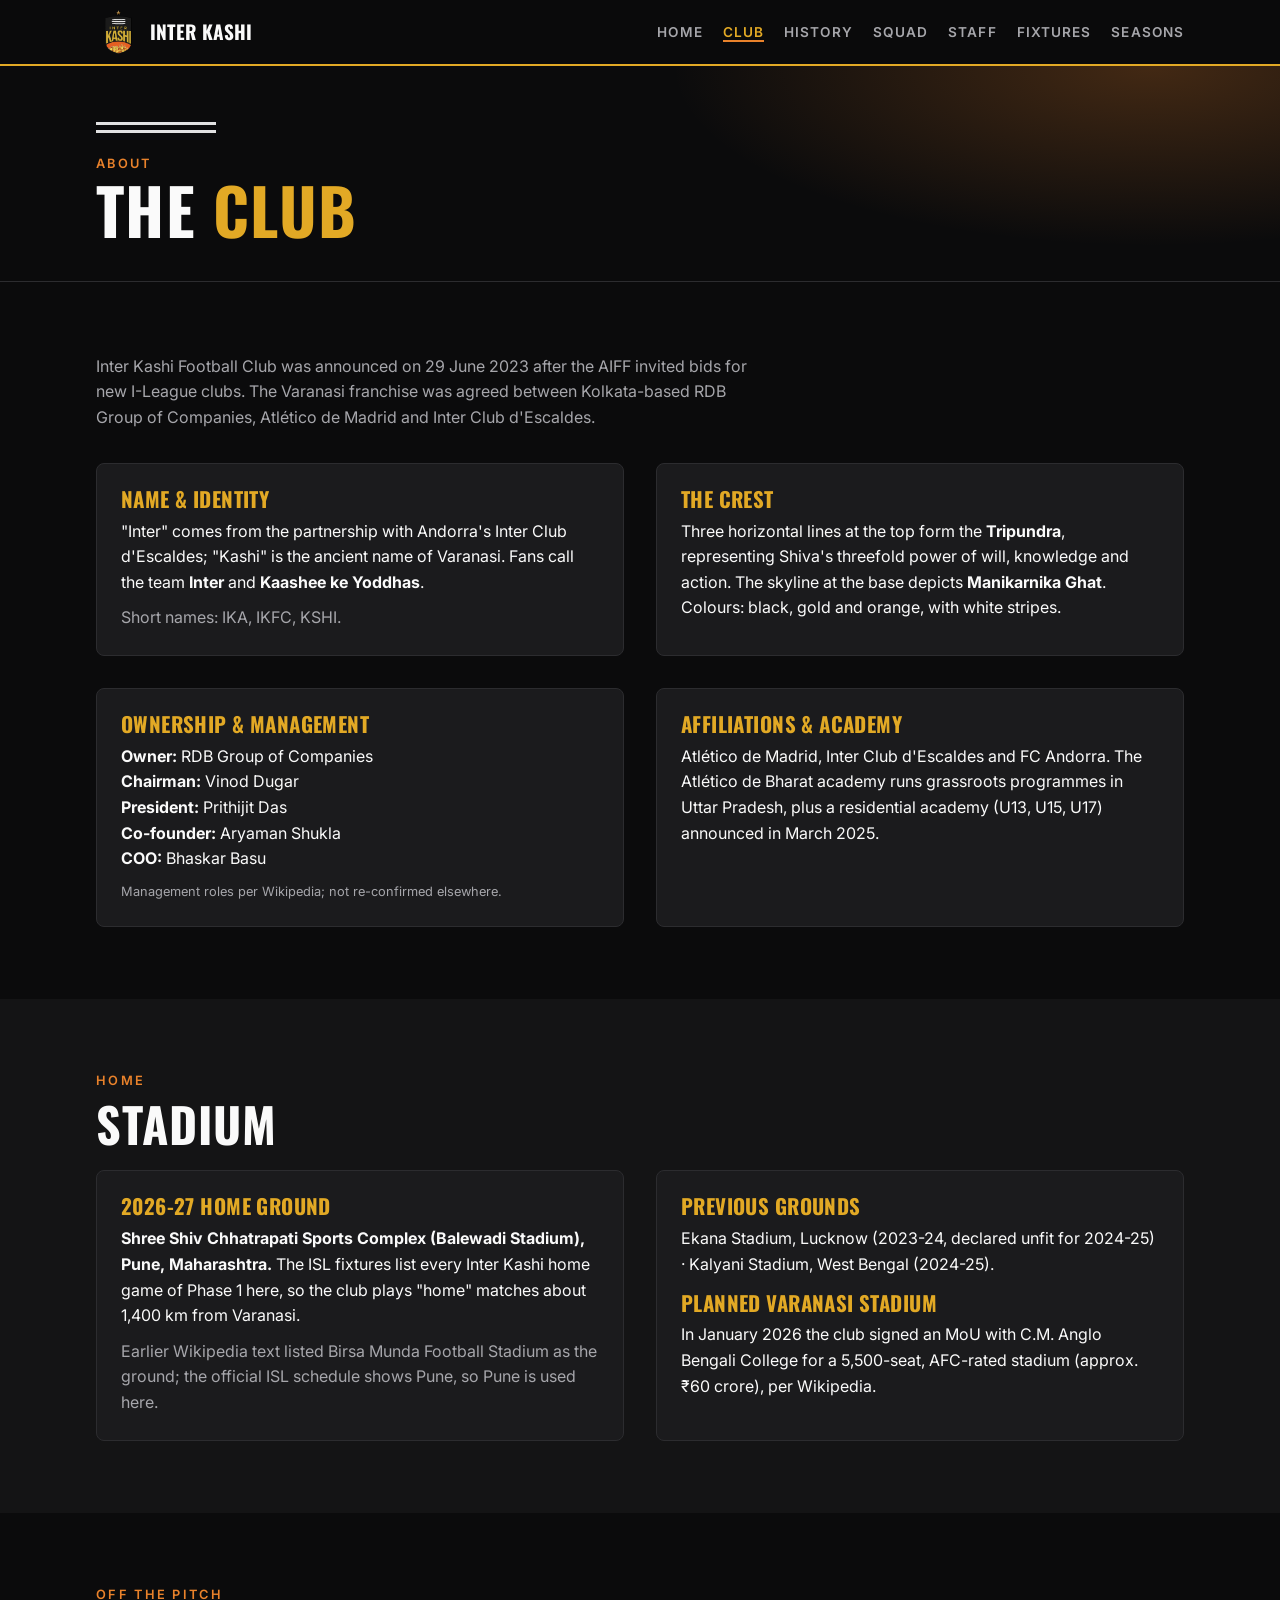
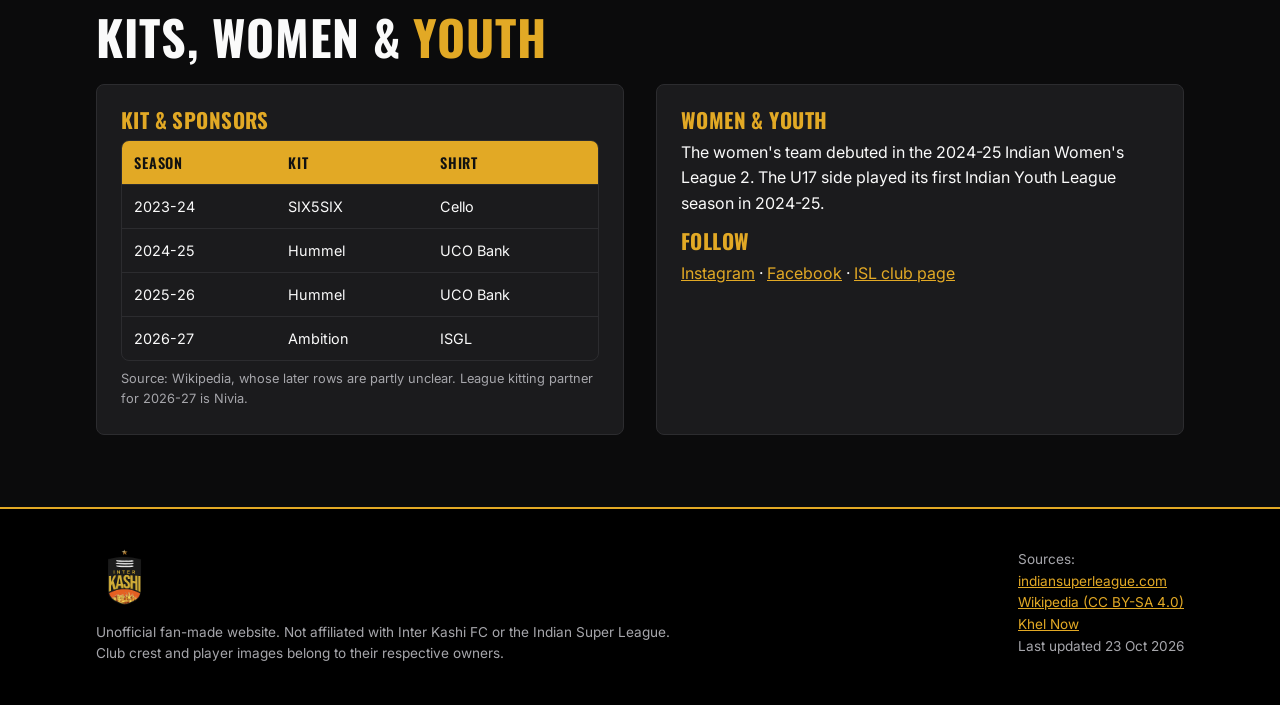
==== club.html @ e0caad7c "Add Inter Kashi FC fan website Co-Authored-By: Claude Sonnet 5.5 <noreply@anthropic.com>" ====
<!doctype html>
<html lang="en"><head><meta charset="utf-8">
<meta name="viewport" content="width=device-width, initial-scale=1">
<title>The Club | Inter Kashi FC</title>
<meta name="description" content="Unofficial fan site for Inter Kashi FC, the Varanasi-based Indian Super League club.">
<link rel="icon" href="assets/logo.png">
<link rel="preconnect" href="https://fonts.googleapis.com">
<link href="https://fonts.googleapis.com/css2?family=Oswald:wght@500;600;700&family=Inter:wght@400;500;600&display=swap" rel="stylesheet">
<link rel="stylesheet" href="assets/style.css">
</head><body>
<nav><div class="wrap">
<a class="brand" href="index.html"><img src="assets/logo.png" alt="Inter Kashi FC crest">Inter Kashi</a>
<ul class="links"><li><a href="index.html">Home</a></li><li><a href="club.html" class=cur>Club</a></li><li><a href="history.html">History</a></li><li><a href="squad.html">Squad</a></li><li><a href="staff.html">Staff</a></li><li><a href="fixtures.html">Fixtures</a></li><li><a href="seasons.html">Seasons</a></li></ul></div></nav>
<header class="pagehead"><div class="wrap"><div class="stripes"></div><div class="eyebrow">About</div><h1>The <em>Club</em></h1></div></header>
<section><div class="wrap">
<p class="lead">Inter Kashi Football Club was announced on 29 June 2023 after the AIFF invited bids for new I-League clubs. The Varanasi franchise was agreed between Kolkata-based RDB Group of Companies, Atl&eacute;tico de Madrid and Inter Club d'Escaldes.</p>
<div class="two">
<div class="card"><h3>Name &amp; identity</h3><p>"Inter" comes from the partnership with Andorra's Inter Club d'Escaldes; "Kashi" is the ancient name of Varanasi. Fans call the team <b>Inter</b> and <b>Kaashee ke Yoddhas</b>.</p><p class="muted">Short names: IKA, IKFC, KSHI.</p></div>
<div class="card"><h3>The crest</h3><p>Three horizontal lines at the top form the <b>Tripundra</b>, representing Shiva's threefold power of will, knowledge and action. The skyline at the base depicts <b>Manikarnika Ghat</b>. Colours: black, gold and orange, with white stripes.</p></div>
<div class="card"><h3>Ownership &amp; management</h3><p><b>Owner:</b> RDB Group of Companies<br><b>Chairman:</b> Vinod Dugar<br><b>President:</b> Prithijit Das<br><b>Co-founder:</b> Aryaman Shukla<br><b>COO:</b> Bhaskar Basu</p><p class="muted" style="font-size:.8rem">Management roles per Wikipedia; not re-confirmed elsewhere.</p></div>
<div class="card"><h3>Affiliations &amp; academy</h3><p>Atl&eacute;tico de Madrid, Inter Club d'Escaldes and FC Andorra. The Atl&eacute;tico de Bharat academy runs grassroots programmes in Uttar Pradesh, plus a residential academy (U13, U15, U17) announced in March 2025.</p></div>
</div></div></section>

<section class="alt"><div class="wrap"><div class="eyebrow">Home</div><h2>Stadium</h2>
<div class="two" style="margin-top:20px">
<div class="card"><h3>2026-27 home ground</h3>
<p><b>Shree Shiv Chhatrapati Sports Complex (Balewadi Stadium), Pune, Maharashtra.</b> The ISL fixtures list every Inter Kashi home game of Phase 1 here, so the club plays "home" matches about 1,400 km from Varanasi.</p>
<p class="muted">Earlier Wikipedia text listed Birsa Munda Football Stadium as the ground; the official ISL schedule shows Pune, so Pune is used here.</p></div>
<div class="card"><h3>Previous grounds</h3>
<p>Ekana Stadium, Lucknow (2023-24, declared unfit for 2024-25) &middot; Kalyani Stadium, West Bengal (2024-25).</p>
<h3 style="margin-top:14px">Planned Varanasi stadium</h3>
<p>In January 2026 the club signed an MoU with C.M. Anglo Bengali College for a 5,500-seat, AFC-rated stadium (approx. &#8377;60 crore), per Wikipedia.</p></div>
</div></div></section>

<section><div class="wrap"><div class="eyebrow">Off the pitch</div><h2>Kits, women &amp; <span>youth</span></h2>
<div class="two" style="margin-top:20px">
<div class="card"><h3>Kit &amp; sponsors</h3><div class="tw"><table style="min-width:0"><tr><th>Season</th><th>Kit</th><th>Shirt</th></tr>
<tr><td>2023-24</td><td>SIX5SIX</td><td>Cello</td></tr><tr><td>2024-25</td><td>Hummel</td><td>UCO Bank</td></tr>
<tr><td>2025-26</td><td>Hummel</td><td>UCO Bank</td></tr><tr><td>2026-27</td><td>Ambition</td><td>ISGL</td></tr></table></div>
<p class="muted" style="margin-top:8px;font-size:.8rem">Source: Wikipedia, whose later rows are partly unclear. League kitting partner for 2026-27 is Nivia.</p></div>
<div class="card"><h3>Women &amp; youth</h3><p>The women's team debuted in the 2024-25 Indian Women's League 2. The U17 side played its first Indian Youth League season in 2024-25.</p>
<h3 style="margin-top:14px">Follow</h3>
<p><a href="https://www.instagram.com/interkashi" target="_blank" rel="noopener" style="color:var(--gold)">Instagram</a> &middot; <a href="https://www.facebook.com/InterKashi/" target="_blank" rel="noopener" style="color:var(--gold)">Facebook</a> &middot; <a href="https://www.indiansuperleague.com/clubs/2354-inter-kashi-profile" target="_blank" rel="noopener" style="color:var(--gold)">ISL club page</a></p></div>
</div></div></section>
<footer><div class="wrap">
<div><img src="assets/logo.png" alt="" style="height:56px;margin-bottom:10px"><br>
Unofficial fan-made website. Not affiliated with Inter Kashi FC or the Indian Super League.<br>
Club crest and player images belong to their respective owners.</div>
<div>Sources:<br>
<a href="https://www.indiansuperleague.com/clubs/2354-inter-kashi-profile">indiansuperleague.com</a><br>
<a href="https://en.wikipedia.org/wiki/Inter_Kashi_FC">Wikipedia (CC BY-SA 4.0)</a><br>
<a href="https://khelnow.com/football/indian-football-isl-2026-27-inter-kashi-fixtures">Khel Now</a><br>
Last updated 23 Oct 2026</div>
</div></footer></body></html>
---- assets/style.css ----
:root{
  --black:#0b0b0c; --ink:#141415; --card:#1b1b1d; --line:#2c2c2f;
  --gold:#e2a925; --gold-2:#f3c552; --orange:#e9822b; --white:#fafafa; --muted:#a6a6ab;
}
*{box-sizing:border-box;margin:0;padding:0}
html{scroll-behavior:smooth}
body{background:var(--black);color:var(--white);font-family:Inter,system-ui,sans-serif;line-height:1.6}
h1,h2,h3,.display{font-family:Oswald,Impact,sans-serif;text-transform:uppercase;letter-spacing:.02em;line-height:1.1}
a{color:inherit}
.wrap{max-width:1120px;margin:0 auto;padding:0 16px}
section{padding:72px 0}
.eyebrow{color:var(--orange);font-weight:600;letter-spacing:.18em;font-size:.8rem;text-transform:uppercase}
h2{font-size:clamp(2rem,5vw,3rem);margin:6px 0 10px}
h2 span{color:var(--gold)}
.lead{color:var(--muted);max-width:680px;margin-bottom:32px}
.stripes{height:14px;background:repeating-linear-gradient(#fafafa 0 3px,transparent 3px 8px);opacity:.9;width:120px;margin:0 0 18px}

/* nav */
nav{position:sticky;top:0;z-index:20;background:rgba(11,11,12,.92);backdrop-filter:blur(8px);border-bottom:2px solid var(--gold)}
nav .wrap{display:flex;align-items:center;justify-content:space-between;height:64px;gap:16px}
.brand{display:flex;align-items:center;gap:10px;text-decoration:none;font-family:Oswald;font-size:1.2rem;text-transform:uppercase;font-weight:700}
.brand img{height:44px}
.links{display:flex;gap:20px;list-style:none;overflow-x:auto}
.links a{text-decoration:none;color:var(--muted);font-size:.85rem;text-transform:uppercase;letter-spacing:.08em;font-weight:600;white-space:nowrap}
.links a:hover{color:var(--gold)}

/* hero */
.hero{padding:80px 0 64px;background:
  radial-gradient(900px 400px at 85% 10%,rgba(233,130,43,.28),transparent 60%),
  radial-gradient(700px 400px at 0% 100%,rgba(226,169,37,.14),transparent 60%),var(--black)}
.hero .wrap{display:grid;grid-template-columns:1.2fr .8fr;gap:32px;align-items:center}
.hero h1{font-size:clamp(3rem,9vw,6rem)}
.hero h1 em{font-style:normal;color:var(--gold)}
.hero p{color:var(--muted);max-width:520px;margin:16px 0 26px}
.btn{display:inline-block;padding:12px 24px;font-family:Oswald;text-transform:uppercase;letter-spacing:.08em;text-decoration:none;font-weight:600;border-radius:4px}
.btn.primary{background:linear-gradient(90deg,var(--gold),var(--orange));color:#111}
.btn.ghost{border:2px solid var(--gold);color:var(--gold);margin-left:8px}
.hero img{width:100%;max-width:340px;justify-self:center;filter:drop-shadow(0 20px 40px rgba(233,130,43,.35))}

/* facts */
.facts{display:grid;grid-template-columns:repeat(auto-fit,minmax(170px,1fr));gap:14px}
.fact{background:var(--card);border:1px solid var(--line);border-top:3px solid var(--gold);padding:18px;border-radius:6px}
.fact b{display:block;font-family:Oswald;font-size:1.8rem;color:var(--gold-2);text-transform:uppercase}
.fact small{color:var(--muted)}

.alt{background:var(--ink)}
.two{display:grid;grid-template-columns:1fr 1fr;gap:32px}
.card{background:var(--card);border:1px solid var(--line);border-radius:8px;padding:24px}
.card h3{color:var(--gold);margin-bottom:8px;font-size:1.3rem}
.card p+p{margin-top:10px}
.muted{color:var(--muted)}

/* timeline */
.tl{border-left:3px solid var(--gold);margin-left:8px}
.tl li{list-style:none;position:relative;padding:0 0 22px 24px}
.tl li::before{content:"";position:absolute;left:-10px;top:6px;width:16px;height:16px;border-radius:50%;background:var(--orange);border:3px solid var(--black)}
.tl time{font-family:Oswald;color:var(--gold-2);letter-spacing:.05em}

/* squad */
.tabs{display:flex;gap:8px;flex-wrap:wrap;margin-bottom:22px}
.tabs button{background:transparent;color:var(--white);border:1px solid var(--line);padding:8px 16px;border-radius:999px;font:600 .8rem Inter;cursor:pointer;text-transform:uppercase;letter-spacing:.06em}
.tabs button.on,.tabs button:hover{background:var(--gold);color:#111;border-color:var(--gold)}
.players{display:grid;grid-template-columns:repeat(auto-fill,minmax(160px,1fr));gap:14px}
.player{background:var(--card);border:1px solid var(--line);border-radius:8px;overflow:hidden;position:relative}
.player .ph{aspect-ratio:1/1;background:linear-gradient(160deg,#2a2a2d,#111);display:grid;place-items:center;overflow:hidden}
.player .ph img{width:100%;height:100%;object-fit:cover;object-position:top}
.player .ph img.fallback{width:55%;height:auto;opacity:.35;object-fit:contain}
.player .no{position:absolute;top:8px;left:10px;font-family:Oswald;font-size:1.6rem;color:var(--gold);text-shadow:0 1px 6px #000}
.player .info{padding:10px 12px;border-top:3px solid var(--orange)}
.player .info b{display:block;font-size:.95rem}
.player .info span{color:var(--muted);font-size:.78rem;text-transform:uppercase;letter-spacing:.08em}

/* tables */
.tw{overflow-x:auto;border:1px solid var(--line);border-radius:8px}
table{width:100%;border-collapse:collapse;font-size:.9rem;min-width:520px}
th{background:var(--gold);color:#111;font-family:Oswald;text-transform:uppercase;letter-spacing:.06em;text-align:left;padding:10px 12px;font-weight:600}
td{padding:10px 12px;border-top:1px solid var(--line)}
tr:hover td{background:#202023}
td.hl{color:var(--gold-2);font-weight:600}

.staff{display:grid;grid-template-columns:repeat(auto-fit,minmax(220px,1fr));gap:14px}
.staff div{background:var(--card);border-left:4px solid var(--orange);padding:14px 16px;border-radius:4px}
.staff small{color:var(--muted);text-transform:uppercase;letter-spacing:.08em;font-size:.72rem}
.staff b{display:block}

.news a{display:block;background:var(--card);border:1px solid var(--line);border-left:4px solid var(--gold);padding:16px 18px;margin-bottom:12px;text-decoration:none;border-radius:4px}
.news a:hover{border-left-color:var(--orange)}
.news small{color:var(--orange);font-weight:600}

.honour{text-align:center;padding:40px 24px;border:2px solid var(--gold);border-radius:10px;background:linear-gradient(180deg,rgba(226,169,37,.12),transparent)}
.honour .star{font-size:3rem;color:var(--gold)}
.honour b{font-family:Oswald;font-size:2rem;text-transform:uppercase;display:block}

footer{background:#000;border-top:2px solid var(--gold);padding:40px 0;color:var(--muted);font-size:.85rem}
footer .wrap{display:flex;flex-wrap:wrap;gap:24px;justify-content:space-between}
footer a{color:var(--gold)}

@media(max-width:800px){
  .hero .wrap,.two{grid-template-columns:1fr}
  .hero img{max-width:220px;order:-1}
  section{padding:48px 0}
}
.pagehead{padding:56px 0 36px;background:radial-gradient(800px 300px at 90% 0,rgba(233,130,43,.25),transparent 60%),var(--black);border-bottom:1px solid var(--line)}
.pagehead h1{font-size:clamp(2.4rem,7vw,4rem)}
.pagehead h1 em{font-style:normal;color:var(--gold)}
.links a.cur{color:var(--gold);border-bottom:2px solid var(--orange)}
.nav-cards{display:grid;grid-template-columns:repeat(auto-fit,minmax(200px,1fr));gap:14px;margin-top:8px}
.nav-cards a{display:block;background:var(--card);border:1px solid var(--line);border-bottom:3px solid var(--orange);padding:22px;border-radius:6px;text-decoration:none}
.nav-cards a:hover{border-bottom-color:var(--gold);transform:translateY(-2px)}
.nav-cards b{display:block;font-family:Oswald;font-size:1.4rem;text-transform:uppercase;color:var(--gold)}
.nav-cards span{color:var(--muted);font-size:.85rem}
.fx{display:grid;grid-template-columns:110px 1fr auto;gap:14px;align-items:center;background:var(--card);border:1px solid var(--line);border-left:4px solid var(--gold);border-radius:6px;padding:14px 18px;margin-bottom:10px}
.fx .d{font-family:Oswald;text-transform:uppercase;color:var(--gold-2);line-height:1.2}
.fx .d small{display:block;color:var(--muted);font-family:Inter;text-transform:none}
.fx .t b{display:block;font-size:1.05rem}
.fx .t small{color:var(--muted)}
.fx .k{text-align:right;font-family:Oswald;font-size:1.2rem}
.fx.next{border-left-color:var(--orange);background:linear-gradient(90deg,rgba(233,130,43,.15),var(--card))}
.fx.W{border-left-color:#3fb950}.fx.D{border-left-color:var(--muted)}.fx.L{border-left-color:#e5484d}
.tag{display:inline-block;font:600 .7rem Inter;letter-spacing:.1em;text-transform:uppercase;background:var(--orange);color:#111;padding:2px 8px;border-radius:3px;margin-left:6px}
.note{background:rgba(226,169,37,.08);border:1px solid rgba(226,169,37,.35);border-radius:6px;padding:12px 16px;font-size:.85rem;color:var(--muted);margin:16px 0}
@media(max-width:800px){.fx{grid-template-columns:1fr}.fx .k{text-align:left}}
.newsbar{padding:28px 0 8px;background:var(--black)}
.nbhead{display:flex;justify-content:space-between;align-items:flex-end;margin-bottom:14px;gap:12px}
.ctrl{display:flex;align-items:center;gap:12px;font-family:Oswald;color:var(--muted)}
.ctrl button{width:42px;height:42px;border-radius:50%;border:2px solid var(--gold);background:transparent;color:var(--gold);font-size:1rem;cursor:pointer}
.ctrl button:hover{background:var(--gold);color:#111}
.carousel{position:relative;aspect-ratio:16/7;min-height:280px;border-radius:10px;overflow:hidden;background:linear-gradient(135deg,#222,#0b0b0c 60%,rgba(233,130,43,.35));border:1px solid var(--line)}
.slide{position:absolute;inset:0;opacity:0;visibility:hidden;transition:opacity .5s;text-decoration:none;display:block}
.slide.on{opacity:1;visibility:visible}
.slide img{position:absolute;inset:0;width:100%;height:100%;object-fit:cover}
.slide::after{content:"";position:absolute;inset:0;background:linear-gradient(0deg,rgba(0,0,0,.92) 0,rgba(0,0,0,.55) 40%,transparent 75%)}
.cap{position:absolute;left:0;right:0;bottom:0;padding:24px 28px 38px;z-index:2;max-width:820px}
.cap .src{color:var(--orange);font-weight:600;font-size:.78rem;letter-spacing:.12em;text-transform:uppercase}
.cap h2{font-size:clamp(1.4rem,3.6vw,2.4rem);margin:6px 0;color:#fff}
.cap p{color:#ddd;font-size:.95rem;max-width:620px}
.cap .rd{display:inline-block;margin-top:10px;color:var(--gold-2);font-family:Oswald;text-transform:uppercase;letter-spacing:.08em}
.dots{position:absolute;right:20px;bottom:16px;display:flex;gap:8px;z-index:3}
.dot{width:10px;height:10px;border-radius:50%;border:0;background:rgba(255,255,255,.4);cursor:pointer;padding:0}
.dot.on{background:var(--gold);width:26px;border-radius:6px}
@media(max-width:800px){.carousel{aspect-ratio:4/5;min-height:0}.cap{padding:16px 16px 40px}.cap p{display:none}}
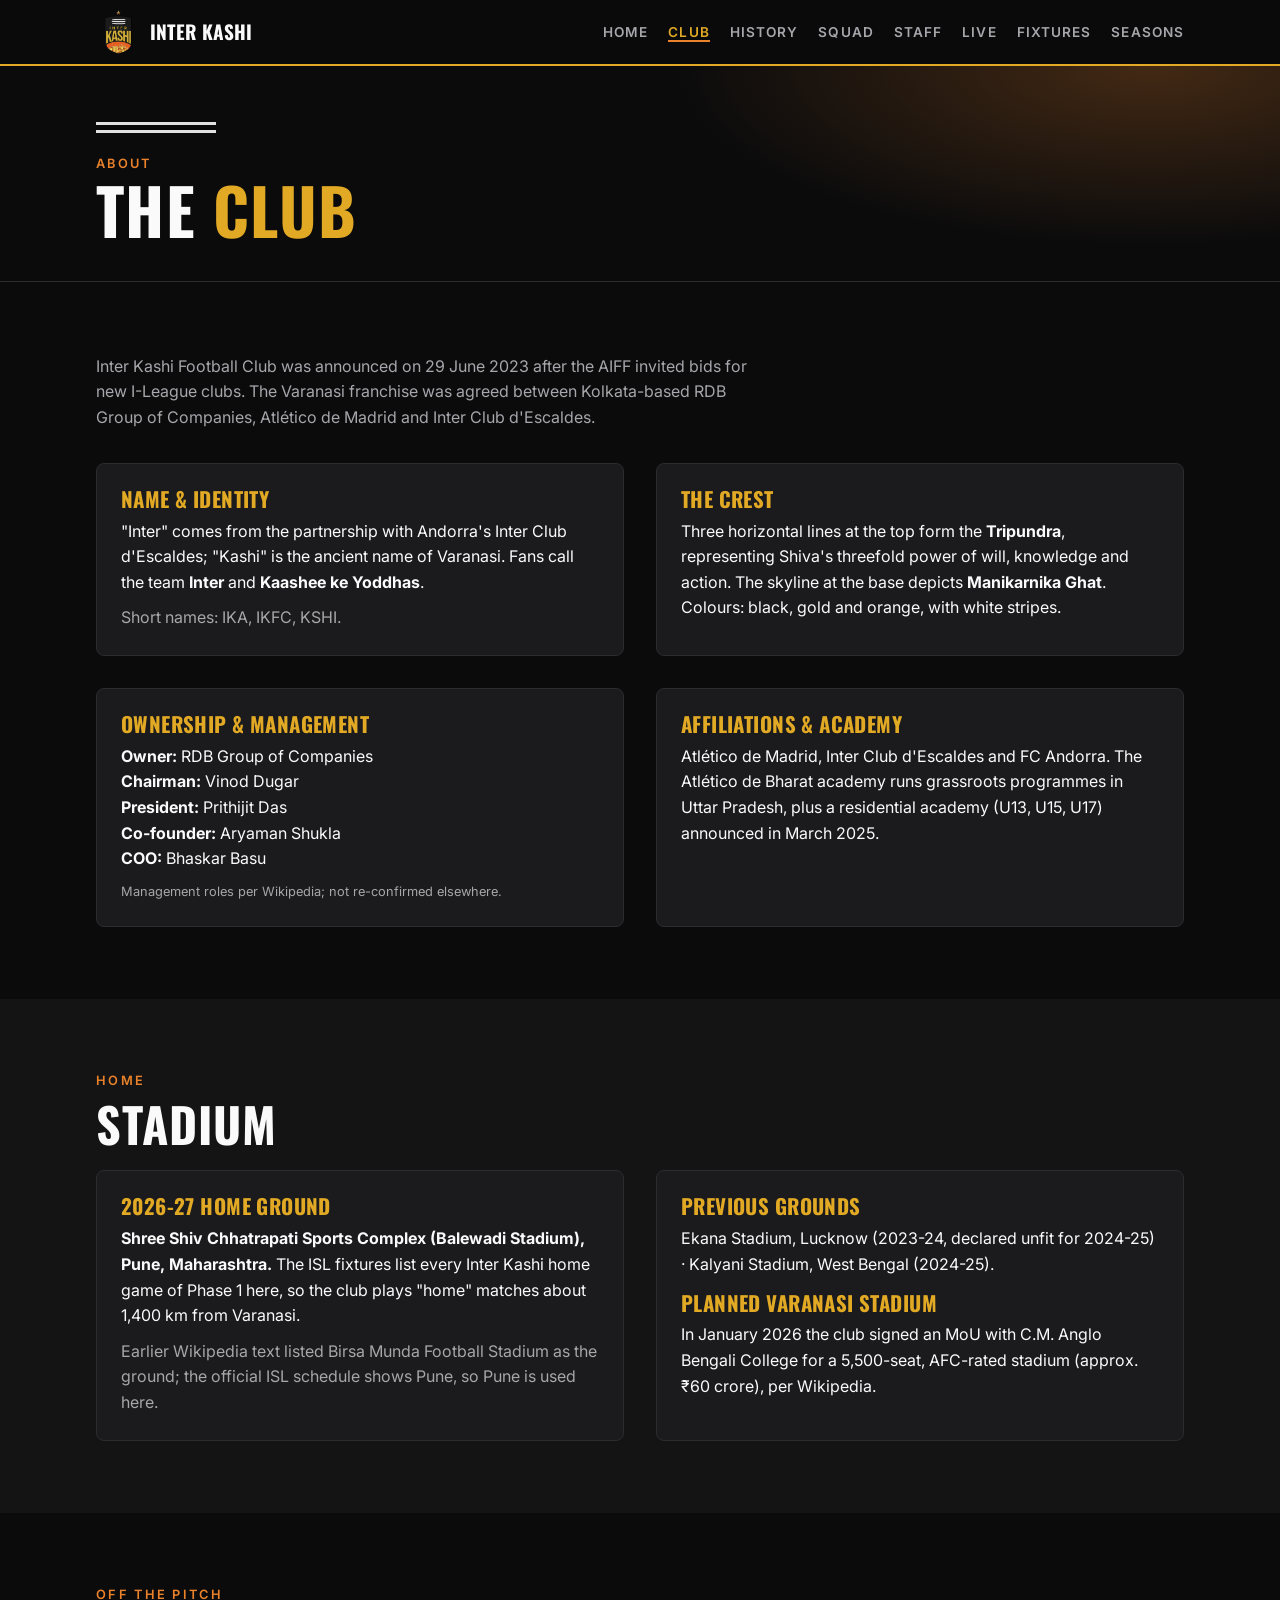
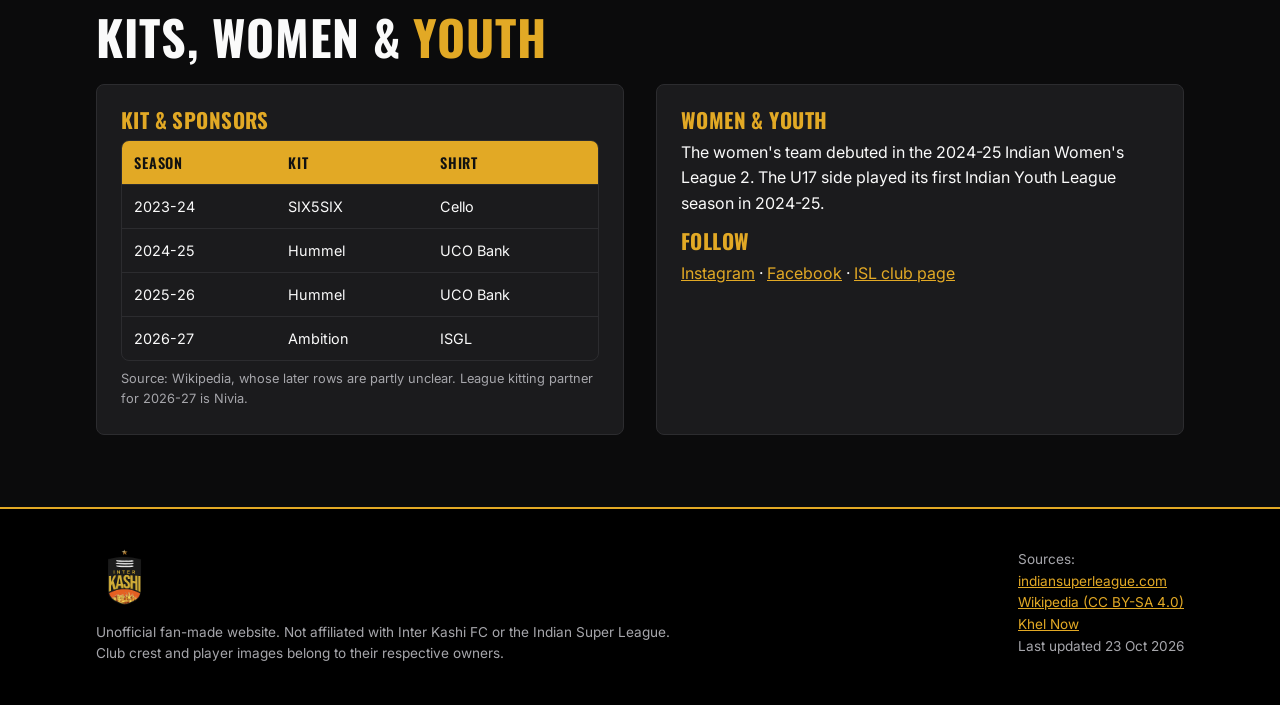
==== commit a0132f39: "Add live match centre page Co-Authored-By: Claude Sonnet 5.5 <noreply@anthropic.com>" ====
--- a/club.html
+++ b/club.html
@@ -10,7 +10,7 @@
 </head><body>
 <nav><div class="wrap">
 <a class="brand" href="index.html"><img src="assets/logo.png" alt="Inter Kashi FC crest">Inter Kashi</a>
-<ul class="links"><li><a href="index.html">Home</a></li><li><a href="club.html" class=cur>Club</a></li><li><a href="history.html">History</a></li><li><a href="squad.html">Squad</a></li><li><a href="staff.html">Staff</a></li><li><a href="fixtures.html">Fixtures</a></li><li><a href="seasons.html">Seasons</a></li></ul></div></nav>
+<ul class="links"><li><a href="index.html">Home</a></li><li><a href="club.html" class=cur>Club</a></li><li><a href="history.html">History</a></li><li><a href="squad.html">Squad</a></li><li><a href="staff.html">Staff</a></li><li><a href="live.html">Live</a></li><li><a href="fixtures.html">Fixtures</a></li><li><a href="seasons.html">Seasons</a></li></ul></div></nav>
 <header class="pagehead"><div class="wrap"><div class="stripes"></div><div class="eyebrow">About</div><h1>The <em>Club</em></h1></div></header>
 <section><div class="wrap">
 <p class="lead">Inter Kashi Football Club was announced on 29 June 2023 after the AIFF invited bids for new I-League clubs. The Varanasi franchise was agreed between Kolkata-based RDB Group of Companies, Atl&eacute;tico de Madrid and Inter Club d'Escaldes.</p>
--- a/assets/style.css
+++ b/assets/style.css
@@ -139,3 +139,19 @@
 .dot{width:10px;height:10px;border-radius:50%;border:0;background:rgba(255,255,255,.4);cursor:pointer;padding:0}
 .dot.on{background:var(--gold);width:26px;border-radius:6px}
 @media(max-width:800px){.carousel{aspect-ratio:4/5;min-height:0}.cap{padding:16px 16px 40px}.cap p{display:none}}
+.pagehead h1{max-width:900px}
+.article p{margin-bottom:14px}.article h3{color:var(--gold);margin:22px 0 8px}
+.news a{margin-bottom:10px}
+.sb{background:linear-gradient(135deg,#1b1b1d,#0b0b0c 70%,rgba(233,130,43,.25));border:1px solid var(--line);border-top:3px solid var(--gold);border-radius:10px;padding:22px;text-align:center}
+.sbt{color:var(--orange);font-family:Oswald;text-transform:uppercase;letter-spacing:.12em}
+.sbm{display:grid;grid-template-columns:1fr auto 1fr;align-items:center;gap:12px;margin:12px 0}
+.tm{font-family:Oswald;font-size:clamp(1.1rem,3.5vw,1.8rem);text-transform:uppercase}
+.sc{font-family:Oswald;font-size:clamp(2.4rem,9vw,4.5rem);color:var(--gold-2);line-height:1}
+.sbv{color:var(--muted);font-size:.85rem}
+.lh{color:var(--gold);margin:28px 0 10px}
+.e{display:flex;gap:12px;align-items:center;background:var(--card);border-left:3px solid var(--orange);padding:10px 14px;margin-bottom:6px;border-radius:4px}
+.em{font-family:Oswald;color:var(--gold-2);min-width:46px}
+.sr{display:grid;grid-template-columns:44px 1fr 120px 1fr 44px;gap:8px;align-items:center;margin-bottom:8px;text-align:center;font-size:.85rem}
+.sr span{color:var(--muted);text-transform:uppercase;font-size:.72rem;letter-spacing:.06em}
+.bar{height:8px;background:#2c2c2f;border-radius:4px;overflow:hidden;display:flex;justify-content:flex-end}.bar.r{justify-content:flex-start}
+.bar i{display:block;background:linear-gradient(90deg,var(--orange),var(--gold))}
